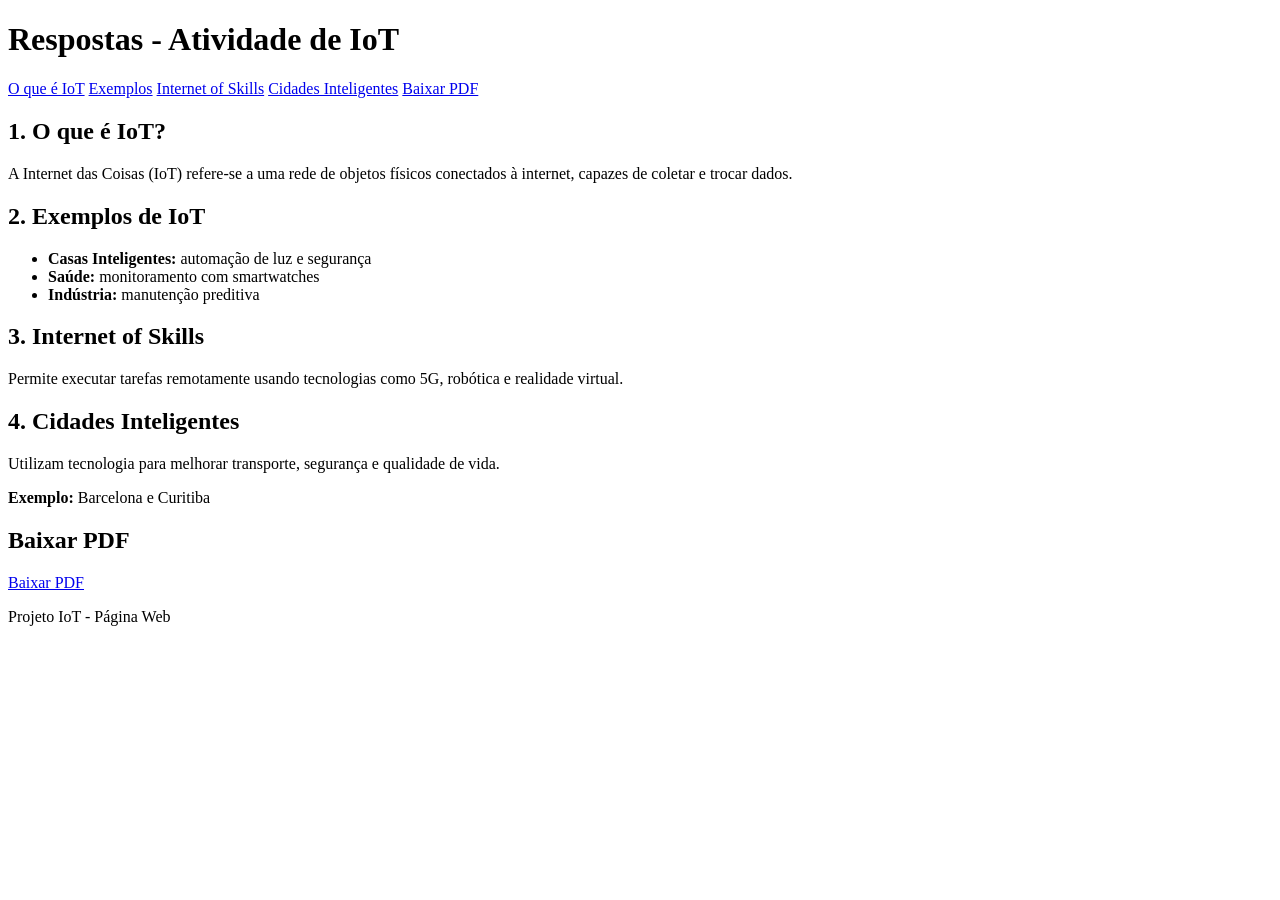
==== Atividade-IoT/index.html @ abc000df "Update index.html" ====
<!DOCTYPE html>
<html lang="pt-BR">
<head>
    <meta charset="UTF-8">
    <meta name="viewport" content="width=device-width, initial-scale=1.0">
    <title>Atividade de IoT</title>

    <!-- Link do CSS -->
    <link rel="stylesheet" href="style.css">
</head>
<body>

<header>
    <h1>Respostas - Atividade de IoT</h1>
</header>

<nav>
    <a href="#iot">O que é IoT</a>
    <a href="#exemplos">Exemplos</a>
    <a href="#ios">Internet of Skills</a>
    <a href="#cidades">Cidades Inteligentes</a>
    <a href="#download">Baixar PDF</a>
</nav>

<section id="iot">
    <h2>1. O que é IoT?</h2>
    <p>
        A Internet das Coisas (IoT) refere-se a uma rede de objetos físicos conectados à internet,
        capazes de coletar e trocar dados.
    </p>
</section>

<section id="exemplos">
    <h2>2. Exemplos de IoT</h2>
    <ul>
        <li><b>Casas Inteligentes:</b> automação de luz e segurança</li>
        <li><b>Saúde:</b> monitoramento com smartwatches</li>
        <li><b>Indústria:</b> manutenção preditiva</li>
    </ul>
</section>

<section id="ios">
    <h2>3. Internet of Skills</h2>
    <p>
        Permite executar tarefas remotamente usando tecnologias como 5G, robótica e realidade virtual.
    </p>
</section>

<section id="cidades">
    <h2>4. Cidades Inteligentes</h2>
    <p>
        Utilizam tecnologia para melhorar transporte, segurança e qualidade de vida.
    </p>
    <p><b>Exemplo:</b> Barcelona e Curitiba</p>
</section>

<section id="download">
    <h2>Baixar PDF</h2>
    <a class="btn" href="atividade-iot.pdf" download>Baixar PDF</a>
</section>

<footer>
    <p>Projeto IoT - Página Web</p>
</footer>

</body>
</html>
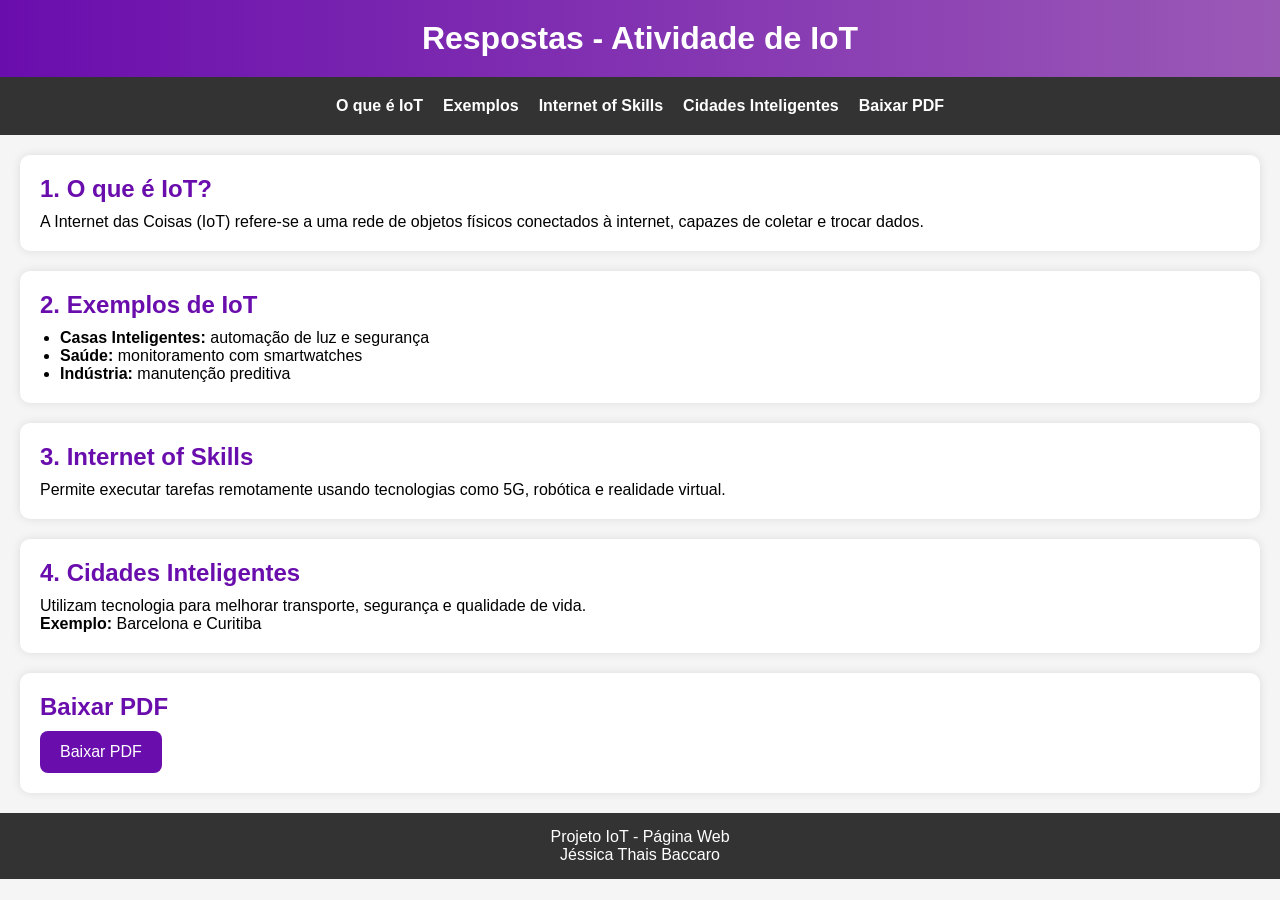
==== commit c6fcd87b: "Update index.html" ====
--- a/Atividade-IoT/index.html
+++ b/Atividade-IoT/index.html
@@ -61,6 +61,7 @@
 
 <footer>
     <p>Projeto IoT - Página Web</p>
+    <p>Jéssica Thais Baccaro</p>
 </footer>
 
 </body>
--- a/Atividade-IoT/style.css
+++ b/Atividade-IoT/style.css
@@ -0,0 +1,82 @@
+* {
+    margin: 0;
+    padding: 0;
+    box-sizing: border-box;
+}
+
+body {
+    font-family: Arial, sans-serif;
+    background: #f5f5f5;
+}
+
+/* Cabeçalho */
+header {
+    background: linear-gradient(90deg, #6a0dad, #9b59b6);
+    color: white;
+    padding: 20px;
+    text-align: center;
+}
+
+/* Menu */
+nav {
+    background: #333;
+    padding: 10px;
+    display: flex;
+    justify-content: center;
+    flex-wrap: wrap;
+}
+
+nav a {
+    color: white;
+    margin: 10px;
+    text-decoration: none;
+    font-weight: bold;
+    transition: 0.3s;
+}
+
+nav a:hover {
+    color: #9b59b6;
+}
+
+/* Seções */
+section {
+    background: white;
+    margin: 20px;
+    padding: 20px;
+    border-radius: 10px;
+    box-shadow: 0 0 10px rgba(0,0,0,0.1);
+}
+
+h2 {
+    color: #6a0dad;
+    margin-bottom: 10px;
+}
+
+/* Lista */
+ul {
+    margin-left: 20px;
+}
+
+/* Botão */
+.btn {
+    display: inline-block;
+    padding: 12px 20px;
+    background: #6a0dad;
+    color: white;
+    text-decoration: none;
+    border-radius: 8px;
+    transition: 0.3s;
+}
+
+.btn:hover {
+    background: #4b0082;
+}
+
+/* Rodapé */
+footer {
+    text-align: center;
+    padding: 15px;
+    background: #333;
+    color: white;
+    margin-top: 20px;
+}
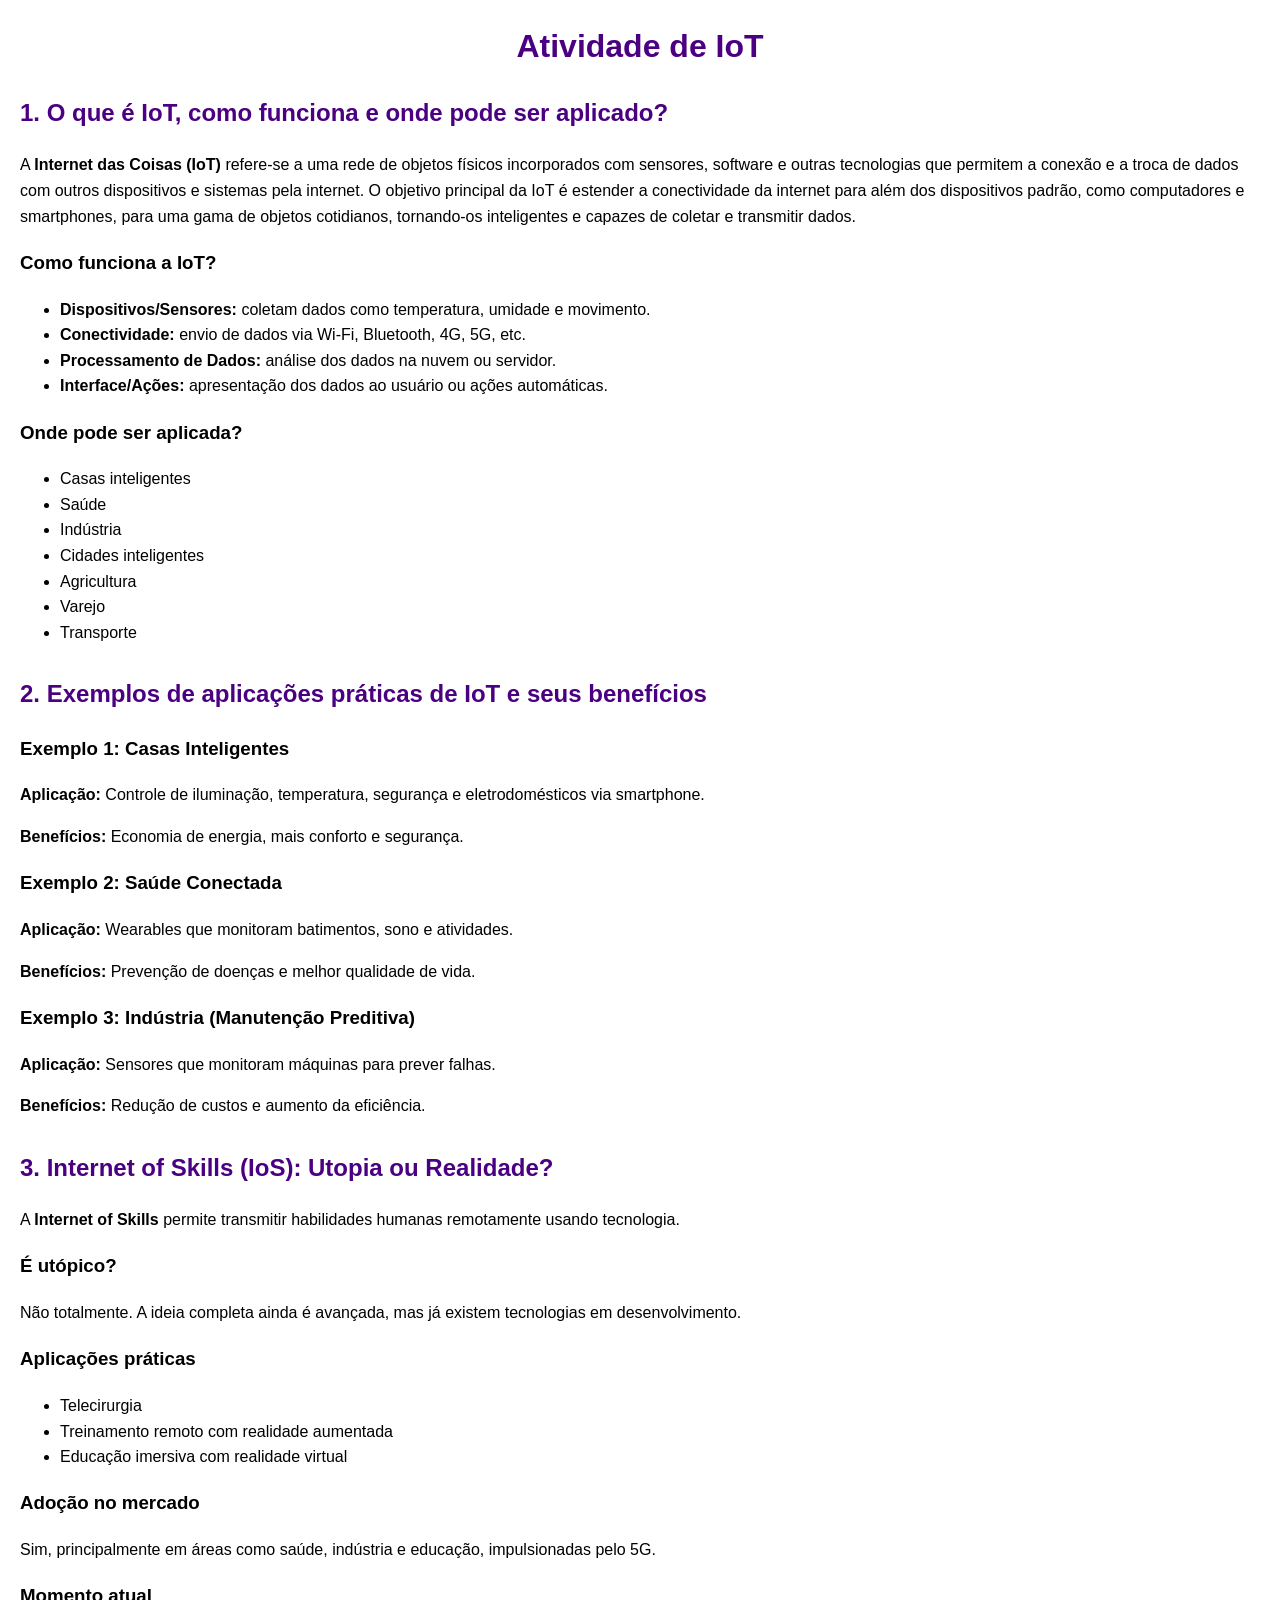
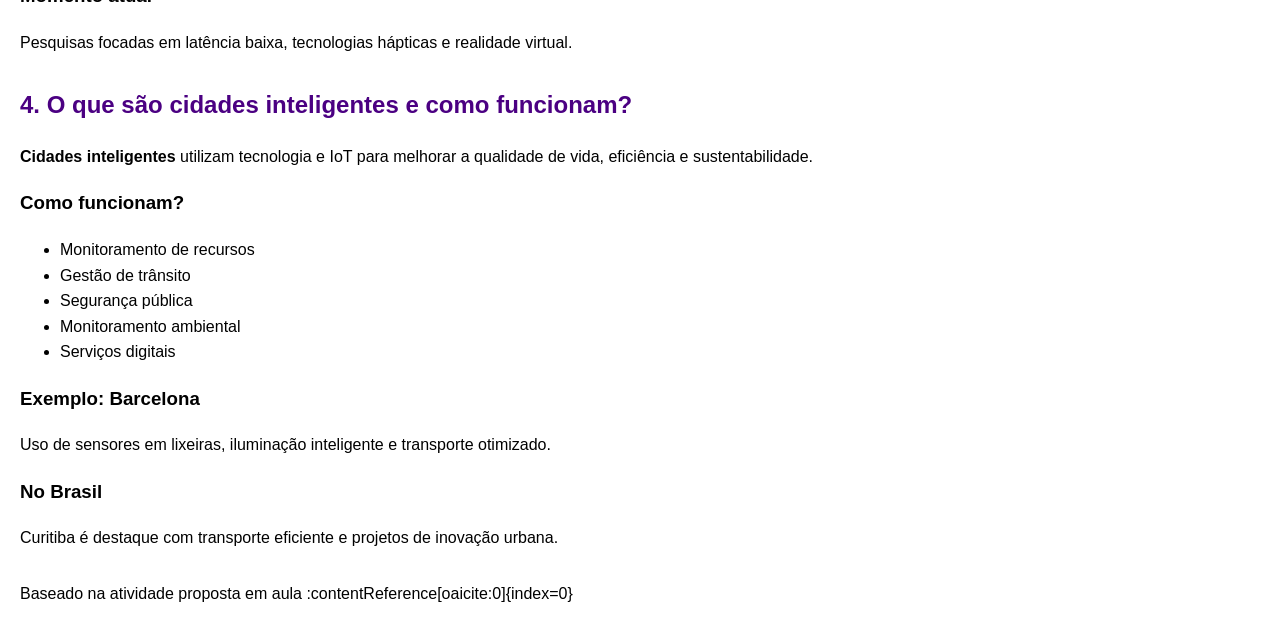
==== commit 7033498e: "Update index.html" ====
--- a/Atividade-IoT/index.html
+++ b/Atividade-IoT/index.html
@@ -2,66 +2,114 @@
 <html lang="pt-BR">
 <head>
     <meta charset="UTF-8">
-    <meta name="viewport" content="width=device-width, initial-scale=1.0">
-    <title>Atividade de IoT</title>
-
-    <!-- Link do CSS -->
-    <link rel="stylesheet" href="style.css">
+    <title>Atividade IoT</title>
+    <style>
+        body {
+            font-family: Arial, sans-serif;
+            margin: 20px;
+            line-height: 1.6;
+        }
+        h1, h2 {
+            color: #4B0082;
+        }
+        h1 {
+            text-align: center;
+        }
+        section {
+            margin-bottom: 30px;
+        }
+    </style>
 </head>
 <body>
 
-<header>
-    <h1>Respostas - Atividade de IoT</h1>
-</header>
+<h1>Atividade de IoT</h1>
 
-<nav>
-    <a href="#iot">O que é IoT</a>
-    <a href="#exemplos">Exemplos</a>
-    <a href="#ios">Internet of Skills</a>
-    <a href="#cidades">Cidades Inteligentes</a>
-    <a href="#download">Baixar PDF</a>
-</nav>
+<section>
+    <h2>1. O que é IoT, como funciona e onde pode ser aplicado?</h2>
 
-<section id="iot">
-    <h2>1. O que é IoT?</h2>
-    <p>
-        A Internet das Coisas (IoT) refere-se a uma rede de objetos físicos conectados à internet,
-        capazes de coletar e trocar dados.
-    </p>
-</section>
+    <p>A <strong>Internet das Coisas (IoT)</strong> refere-se a uma rede de objetos físicos incorporados com sensores, software e outras tecnologias que permitem a conexão e a troca de dados com outros dispositivos e sistemas pela internet. O objetivo principal da IoT é estender a conectividade da internet para além dos dispositivos padrão, como computadores e smartphones, para uma gama de objetos cotidianos, tornando-os inteligentes e capazes de coletar e transmitir dados.</p>
 
-<section id="exemplos">
-    <h2>2. Exemplos de IoT</h2>
+    <h3>Como funciona a IoT?</h3>
     <ul>
-        <li><b>Casas Inteligentes:</b> automação de luz e segurança</li>
-        <li><b>Saúde:</b> monitoramento com smartwatches</li>
-        <li><b>Indústria:</b> manutenção preditiva</li>
+        <li><strong>Dispositivos/Sensores:</strong> coletam dados como temperatura, umidade e movimento.</li>
+        <li><strong>Conectividade:</strong> envio de dados via Wi-Fi, Bluetooth, 4G, 5G, etc.</li>
+        <li><strong>Processamento de Dados:</strong> análise dos dados na nuvem ou servidor.</li>
+        <li><strong>Interface/Ações:</strong> apresentação dos dados ao usuário ou ações automáticas.</li>
+    </ul>
+
+    <h3>Onde pode ser aplicada?</h3>
+    <ul>
+        <li>Casas inteligentes</li>
+        <li>Saúde</li>
+        <li>Indústria</li>
+        <li>Cidades inteligentes</li>
+        <li>Agricultura</li>
+        <li>Varejo</li>
+        <li>Transporte</li>
     </ul>
 </section>
 
-<section id="ios">
-    <h2>3. Internet of Skills</h2>
-    <p>
-        Permite executar tarefas remotamente usando tecnologias como 5G, robótica e realidade virtual.
-    </p>
+<section>
+    <h2>2. Exemplos de aplicações práticas de IoT e seus benefícios</h2>
+
+    <h3>Exemplo 1: Casas Inteligentes</h3>
+    <p><strong>Aplicação:</strong> Controle de iluminação, temperatura, segurança e eletrodomésticos via smartphone.</p>
+    <p><strong>Benefícios:</strong> Economia de energia, mais conforto e segurança.</p>
+
+    <h3>Exemplo 2: Saúde Conectada</h3>
+    <p><strong>Aplicação:</strong> Wearables que monitoram batimentos, sono e atividades.</p>
+    <p><strong>Benefícios:</strong> Prevenção de doenças e melhor qualidade de vida.</p>
+
+    <h3>Exemplo 3: Indústria (Manutenção Preditiva)</h3>
+    <p><strong>Aplicação:</strong> Sensores que monitoram máquinas para prever falhas.</p>
+    <p><strong>Benefícios:</strong> Redução de custos e aumento da eficiência.</p>
 </section>
 
-<section id="cidades">
-    <h2>4. Cidades Inteligentes</h2>
-    <p>
-        Utilizam tecnologia para melhorar transporte, segurança e qualidade de vida.
-    </p>
-    <p><b>Exemplo:</b> Barcelona e Curitiba</p>
+<section>
+    <h2>3. Internet of Skills (IoS): Utopia ou Realidade?</h2>
+
+    <p>A <strong>Internet of Skills</strong> permite transmitir habilidades humanas remotamente usando tecnologia.</p>
+
+    <h3>É utópico?</h3>
+    <p>Não totalmente. A ideia completa ainda é avançada, mas já existem tecnologias em desenvolvimento.</p>
+
+    <h3>Aplicações práticas</h3>
+    <ul>
+        <li>Telecirurgia</li>
+        <li>Treinamento remoto com realidade aumentada</li>
+        <li>Educação imersiva com realidade virtual</li>
+    </ul>
+
+    <h3>Adoção no mercado</h3>
+    <p>Sim, principalmente em áreas como saúde, indústria e educação, impulsionadas pelo 5G.</p>
+
+    <h3>Momento atual</h3>
+    <p>Pesquisas focadas em latência baixa, tecnologias hápticas e realidade virtual.</p>
 </section>
 
-<section id="download">
-    <h2>Baixar PDF</h2>
-    <a class="btn" href="atividade-iot.pdf" download>Baixar PDF</a>
+<section>
+    <h2>4. O que são cidades inteligentes e como funcionam?</h2>
+
+    <p><strong>Cidades inteligentes</strong> utilizam tecnologia e IoT para melhorar a qualidade de vida, eficiência e sustentabilidade.</p>
+
+    <h3>Como funcionam?</h3>
+    <ul>
+        <li>Monitoramento de recursos</li>
+        <li>Gestão de trânsito</li>
+        <li>Segurança pública</li>
+        <li>Monitoramento ambiental</li>
+        <li>Serviços digitais</li>
+    </ul>
+
+    <h3>Exemplo: Barcelona</h3>
+    <p>Uso de sensores em lixeiras, iluminação inteligente e transporte otimizado.</p>
+
+    <h3>No Brasil</h3>
+    <p>Curitiba é destaque com transporte eficiente e projetos de inovação urbana.</p>
 </section>
 
 <footer>
-    <p>Projeto IoT - Página Web</p>
-    <p>Jéssica Thais Baccaro</p>
+    <p>Baseado na atividade proposta em aula :contentReference[oaicite:0]{index=0}</p>
 </footer>
 
 </body>
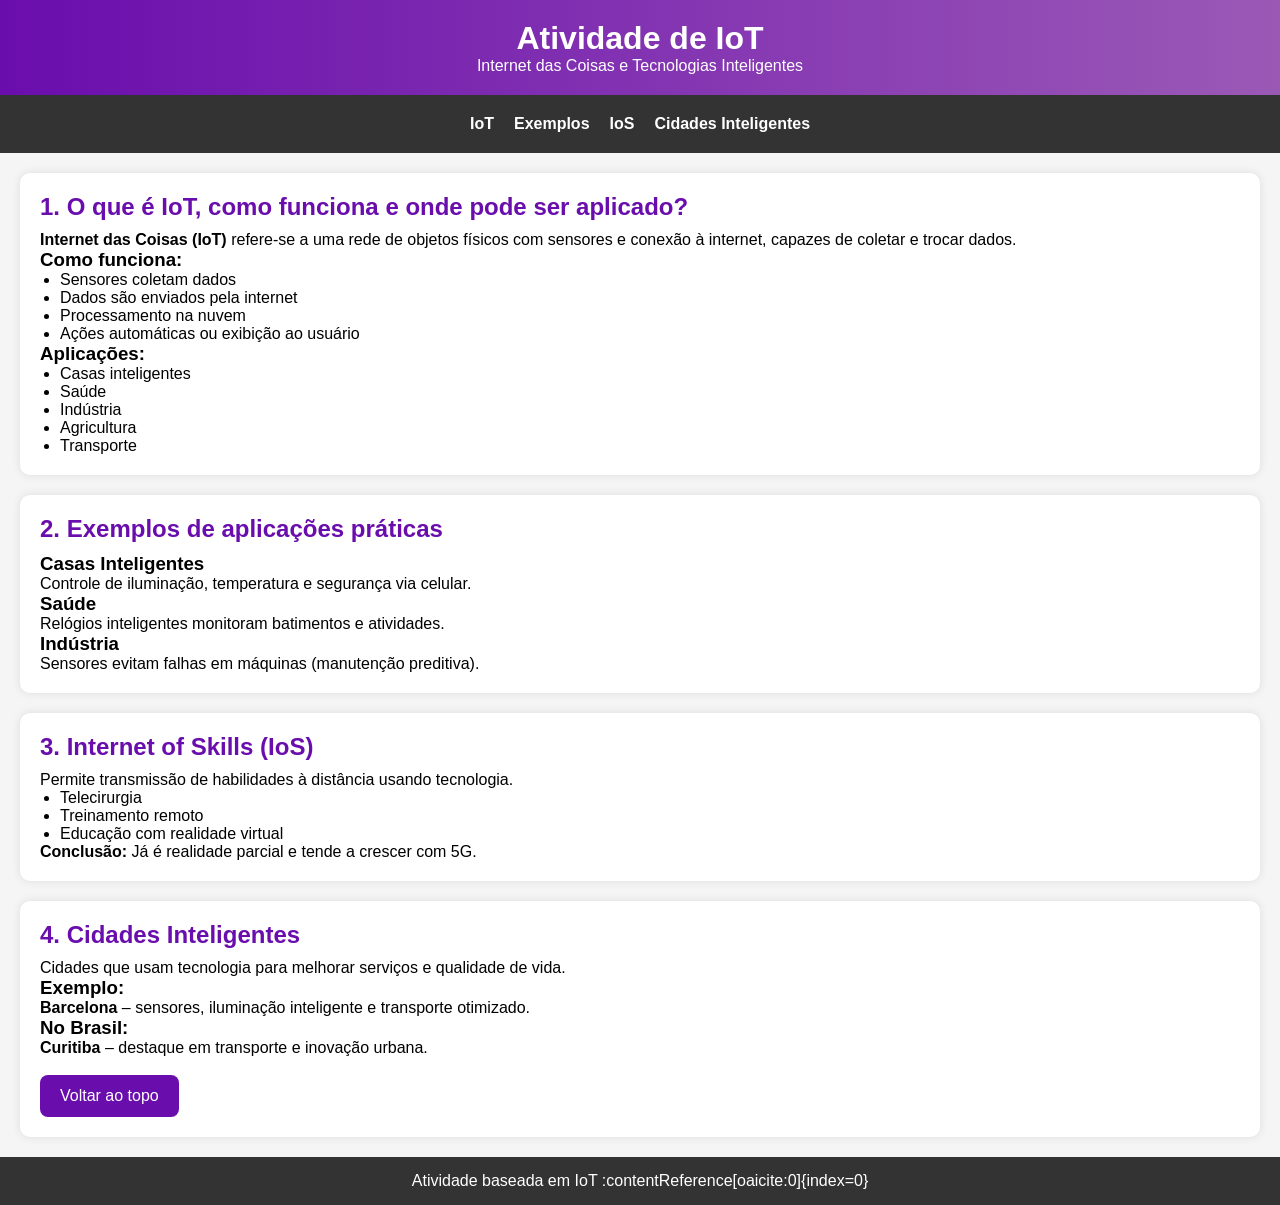
==== commit e4601dba: "Update index.html" ====
--- a/Atividade-IoT/index.html
+++ b/Atividade-IoT/index.html
@@ -3,113 +3,168 @@
 <head>
     <meta charset="UTF-8">
     <title>Atividade IoT</title>
+
     <style>
+        * {
+            margin: 0;
+            padding: 0;
+            box-sizing: border-box;
+        }
+
         body {
             font-family: Arial, sans-serif;
-            margin: 20px;
-            line-height: 1.6;
+            background: #f5f5f5;
         }
-        h1, h2 {
-            color: #4B0082;
-        }
-        h1 {
+
+        header {
+            background: linear-gradient(90deg, #6a0dad, #9b59b6);
+            color: white;
+            padding: 20px;
             text-align: center;
         }
+
+        nav {
+            background: #333;
+            padding: 10px;
+            display: flex;
+            justify-content: center;
+            flex-wrap: wrap;
+        }
+
+        nav a {
+            color: white;
+            margin: 10px;
+            text-decoration: none;
+            font-weight: bold;
+            transition: 0.3s;
+        }
+
+        nav a:hover {
+            color: #9b59b6;
+        }
+
         section {
-            margin-bottom: 30px;
+            background: white;
+            margin: 20px;
+            padding: 20px;
+            border-radius: 10px;
+            box-shadow: 0 0 10px rgba(0,0,0,0.1);
+        }
+
+        h2 {
+            color: #6a0dad;
+            margin-bottom: 10px;
+        }
+
+        ul {
+            margin-left: 20px;
+        }
+
+        .btn {
+            display: inline-block;
+            padding: 12px 20px;
+            background: #6a0dad;
+            color: white;
+            text-decoration: none;
+            border-radius: 8px;
+            transition: 0.3s;
+        }
+
+        .btn:hover {
+            background: #4b0082;
+        }
+
+        footer {
+            text-align: center;
+            padding: 15px;
+            background: #333;
+            color: white;
+            margin-top: 20px;
         }
     </style>
 </head>
+
 <body>
 
-<h1>Atividade de IoT</h1>
+<header>
+    <h1>Atividade de IoT</h1>
+    <p>Internet das Coisas e Tecnologias Inteligentes</p>
+</header>
 
-<section>
+<nav>
+    <a href="#q1">IoT</a>
+    <a href="#q2">Exemplos</a>
+    <a href="#q3">IoS</a>
+    <a href="#q4">Cidades Inteligentes</a>
+</nav>
+
+<section id="q1">
     <h2>1. O que é IoT, como funciona e onde pode ser aplicado?</h2>
 
-    <p>A <strong>Internet das Coisas (IoT)</strong> refere-se a uma rede de objetos físicos incorporados com sensores, software e outras tecnologias que permitem a conexão e a troca de dados com outros dispositivos e sistemas pela internet. O objetivo principal da IoT é estender a conectividade da internet para além dos dispositivos padrão, como computadores e smartphones, para uma gama de objetos cotidianos, tornando-os inteligentes e capazes de coletar e transmitir dados.</p>
+    <p><strong>Internet das Coisas (IoT)</strong> refere-se a uma rede de objetos físicos com sensores e conexão à internet, capazes de coletar e trocar dados.</p>
 
-    <h3>Como funciona a IoT?</h3>
+    <h3>Como funciona:</h3>
     <ul>
-        <li><strong>Dispositivos/Sensores:</strong> coletam dados como temperatura, umidade e movimento.</li>
-        <li><strong>Conectividade:</strong> envio de dados via Wi-Fi, Bluetooth, 4G, 5G, etc.</li>
-        <li><strong>Processamento de Dados:</strong> análise dos dados na nuvem ou servidor.</li>
-        <li><strong>Interface/Ações:</strong> apresentação dos dados ao usuário ou ações automáticas.</li>
+        <li>Sensores coletam dados</li>
+        <li>Dados são enviados pela internet</li>
+        <li>Processamento na nuvem</li>
+        <li>Ações automáticas ou exibição ao usuário</li>
     </ul>
 
-    <h3>Onde pode ser aplicada?</h3>
+    <h3>Aplicações:</h3>
     <ul>
         <li>Casas inteligentes</li>
         <li>Saúde</li>
         <li>Indústria</li>
-        <li>Cidades inteligentes</li>
         <li>Agricultura</li>
-        <li>Varejo</li>
         <li>Transporte</li>
     </ul>
 </section>
 
-<section>
-    <h2>2. Exemplos de aplicações práticas de IoT e seus benefícios</h2>
+<section id="q2">
+    <h2>2. Exemplos de aplicações práticas</h2>
 
-    <h3>Exemplo 1: Casas Inteligentes</h3>
-    <p><strong>Aplicação:</strong> Controle de iluminação, temperatura, segurança e eletrodomésticos via smartphone.</p>
-    <p><strong>Benefícios:</strong> Economia de energia, mais conforto e segurança.</p>
+    <h3>Casas Inteligentes</h3>
+    <p>Controle de iluminação, temperatura e segurança via celular.</p>
 
-    <h3>Exemplo 2: Saúde Conectada</h3>
-    <p><strong>Aplicação:</strong> Wearables que monitoram batimentos, sono e atividades.</p>
-    <p><strong>Benefícios:</strong> Prevenção de doenças e melhor qualidade de vida.</p>
+    <h3>Saúde</h3>
+    <p>Relógios inteligentes monitoram batimentos e atividades.</p>
 
-    <h3>Exemplo 3: Indústria (Manutenção Preditiva)</h3>
-    <p><strong>Aplicação:</strong> Sensores que monitoram máquinas para prever falhas.</p>
-    <p><strong>Benefícios:</strong> Redução de custos e aumento da eficiência.</p>
+    <h3>Indústria</h3>
+    <p>Sensores evitam falhas em máquinas (manutenção preditiva).</p>
 </section>
 
-<section>
-    <h2>3. Internet of Skills (IoS): Utopia ou Realidade?</h2>
+<section id="q3">
+    <h2>3. Internet of Skills (IoS)</h2>
 
-    <p>A <strong>Internet of Skills</strong> permite transmitir habilidades humanas remotamente usando tecnologia.</p>
+    <p>Permite transmissão de habilidades à distância usando tecnologia.</p>
 
-    <h3>É utópico?</h3>
-    <p>Não totalmente. A ideia completa ainda é avançada, mas já existem tecnologias em desenvolvimento.</p>
-
-    <h3>Aplicações práticas</h3>
     <ul>
         <li>Telecirurgia</li>
-        <li>Treinamento remoto com realidade aumentada</li>
-        <li>Educação imersiva com realidade virtual</li>
+        <li>Treinamento remoto</li>
+        <li>Educação com realidade virtual</li>
     </ul>
 
-    <h3>Adoção no mercado</h3>
-    <p>Sim, principalmente em áreas como saúde, indústria e educação, impulsionadas pelo 5G.</p>
-
-    <h3>Momento atual</h3>
-    <p>Pesquisas focadas em latência baixa, tecnologias hápticas e realidade virtual.</p>
+    <p><strong>Conclusão:</strong> Já é realidade parcial e tende a crescer com 5G.</p>
 </section>
 
-<section>
-    <h2>4. O que são cidades inteligentes e como funcionam?</h2>
+<section id="q4">
+    <h2>4. Cidades Inteligentes</h2>
 
-    <p><strong>Cidades inteligentes</strong> utilizam tecnologia e IoT para melhorar a qualidade de vida, eficiência e sustentabilidade.</p>
+    <p>Cidades que usam tecnologia para melhorar serviços e qualidade de vida.</p>
 
-    <h3>Como funcionam?</h3>
-    <ul>
-        <li>Monitoramento de recursos</li>
-        <li>Gestão de trânsito</li>
-        <li>Segurança pública</li>
-        <li>Monitoramento ambiental</li>
-        <li>Serviços digitais</li>
-    </ul>
+    <h3>Exemplo:</h3>
+    <p><strong>Barcelona</strong> – sensores, iluminação inteligente e transporte otimizado.</p>
 
-    <h3>Exemplo: Barcelona</h3>
-    <p>Uso de sensores em lixeiras, iluminação inteligente e transporte otimizado.</p>
+    <h3>No Brasil:</h3>
+    <p><strong>Curitiba</strong> – destaque em transporte e inovação urbana.</p>
 
-    <h3>No Brasil</h3>
-    <p>Curitiba é destaque com transporte eficiente e projetos de inovação urbana.</p>
+    <br>
+    <a href="#top" class="btn">Voltar ao topo</a>
 </section>
 
 <footer>
-    <p>Baseado na atividade proposta em aula :contentReference[oaicite:0]{index=0}</p>
+    <p>Atividade baseada em IoT :contentReference[oaicite:0]{index=0}</p>
 </footer>
 
 </body>
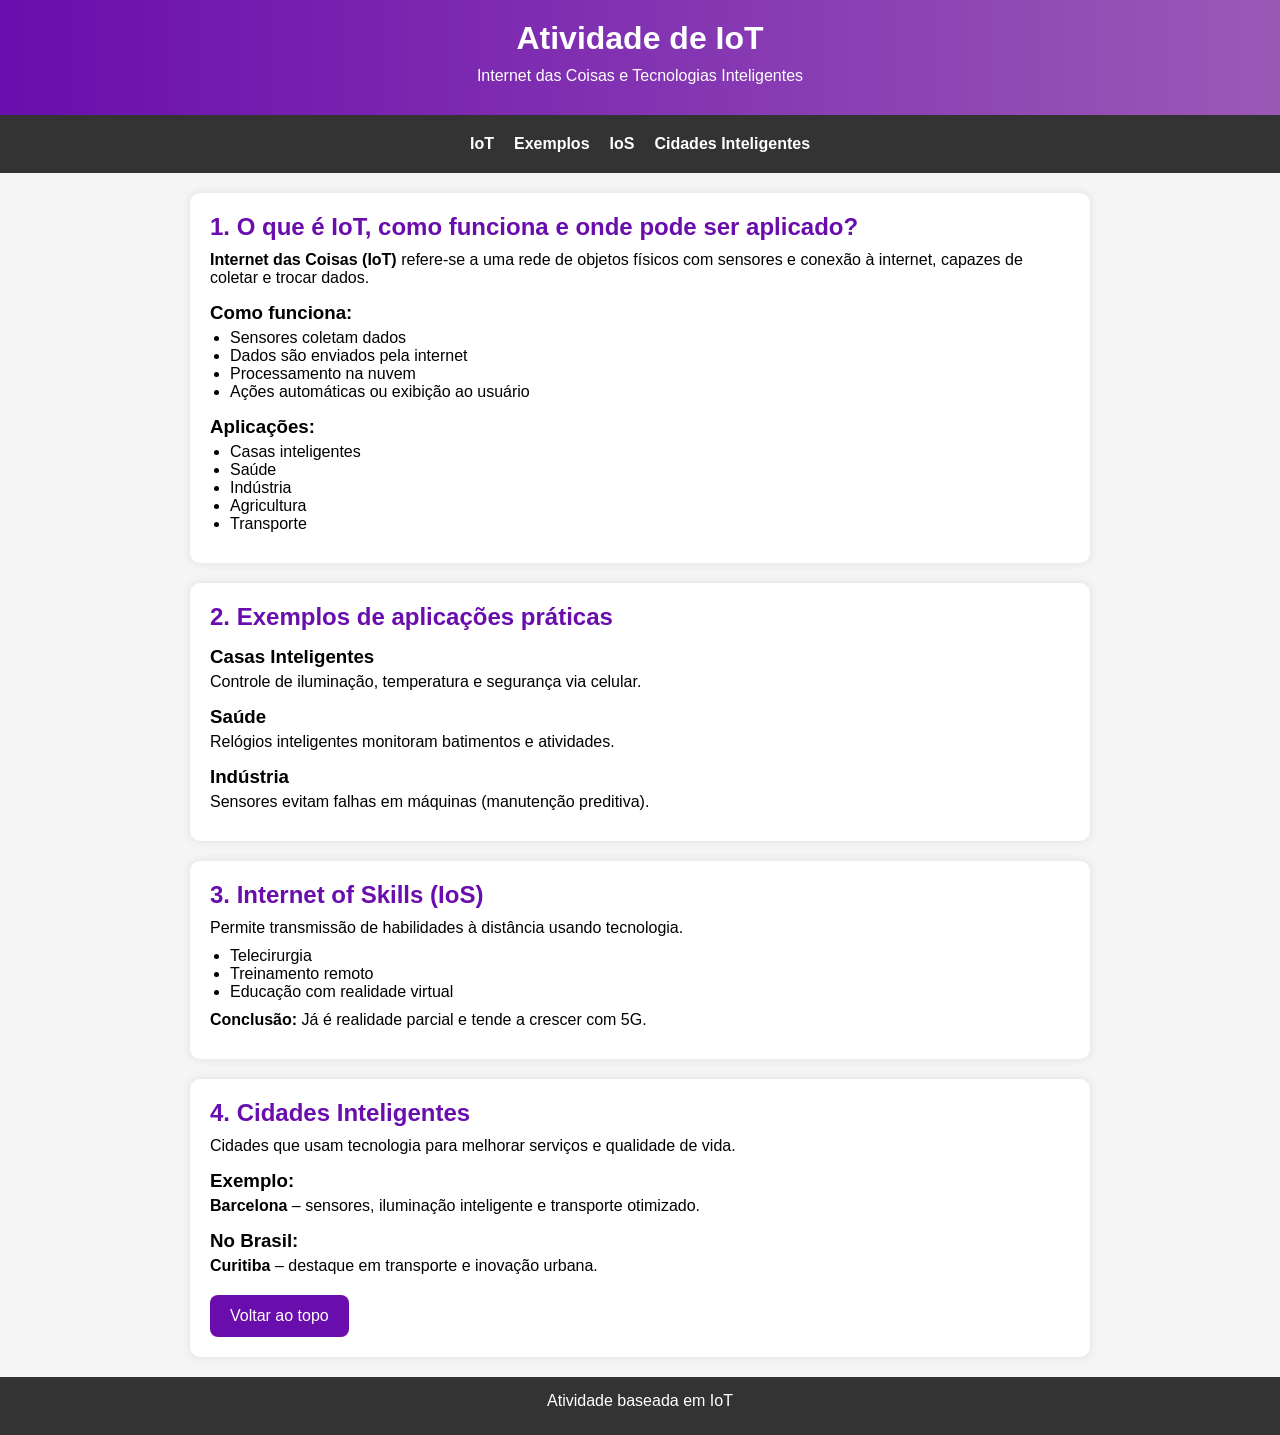
==== commit 0c0199e6: "Update index.html" ====
--- a/Atividade-IoT/index.html
+++ b/Atividade-IoT/index.html
@@ -14,6 +14,7 @@
         body {
             font-family: Arial, sans-serif;
             background: #f5f5f5;
+            scroll-behavior: smooth;
         }
 
         header {
@@ -45,10 +46,15 @@
 
         section {
             background: white;
-            margin: 20px;
+            margin: 20px auto;
             padding: 20px;
             border-radius: 10px;
             box-shadow: 0 0 10px rgba(0,0,0,0.1);
+            max-width: 900px;
+        }
+
+        h1 {
+            margin-bottom: 10px;
         }
 
         h2 {
@@ -56,8 +62,18 @@
             margin-bottom: 10px;
         }
 
+        h3 {
+            margin-top: 15px;
+            margin-bottom: 5px;
+        }
+
+        p {
+            margin-bottom: 10px;
+        }
+
         ul {
             margin-left: 20px;
+            margin-bottom: 10px;
         }
 
         .btn {
@@ -68,6 +84,7 @@
             text-decoration: none;
             border-radius: 8px;
             transition: 0.3s;
+            margin-top: 10px;
         }
 
         .btn:hover {
@@ -81,10 +98,22 @@
             color: white;
             margin-top: 20px;
         }
+
+        @media (max-width: 600px) {
+            nav {
+                flex-direction: column;
+                align-items: center;
+            }
+
+            section {
+                margin: 10px;
+                padding: 15px;
+            }
+        }
     </style>
 </head>
 
-<body>
+<body id="top">
 
 <header>
     <h1>Atividade de IoT</h1>
@@ -159,12 +188,11 @@
     <h3>No Brasil:</h3>
     <p><strong>Curitiba</strong> – destaque em transporte e inovação urbana.</p>
 
-    <br>
     <a href="#top" class="btn">Voltar ao topo</a>
 </section>
 
 <footer>
-    <p>Atividade baseada em IoT :contentReference[oaicite:0]{index=0}</p>
+    <p>Atividade baseada em IoT</p>
 </footer>
 
 </body>
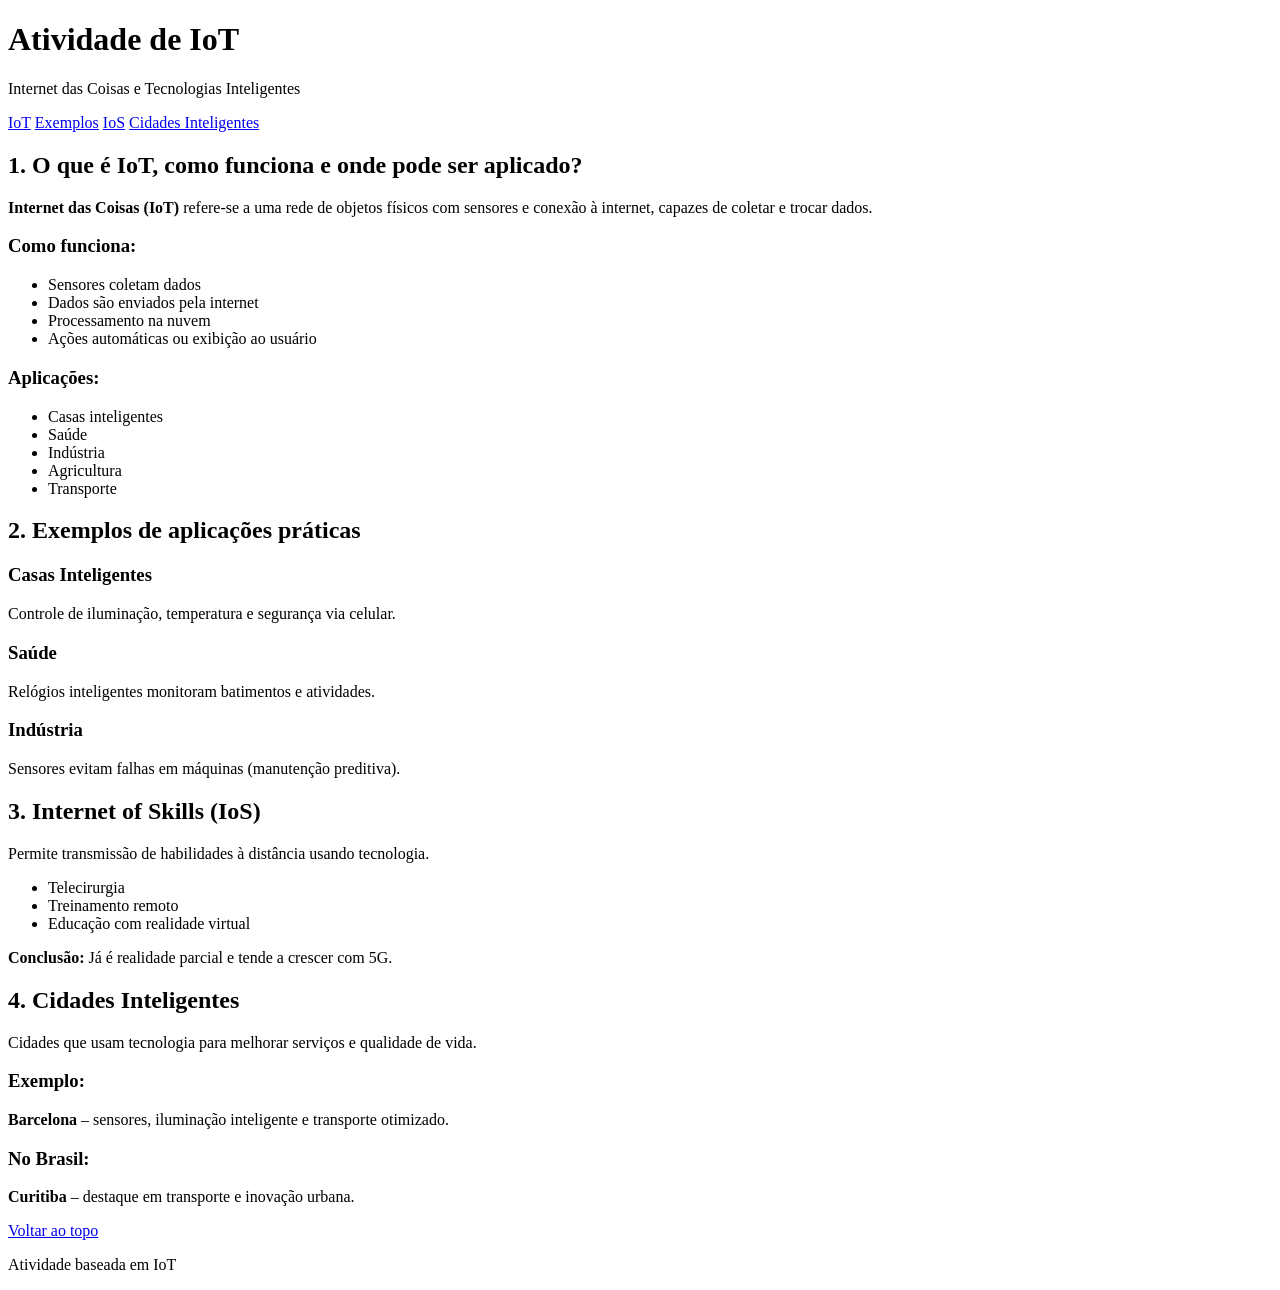
==== commit 2979dd4b: "Update index.html" ====
--- a/Atividade-IoT/index.html
+++ b/Atividade-IoT/index.html
@@ -3,114 +3,6 @@
 <head>
     <meta charset="UTF-8">
     <title>Atividade IoT</title>
-
-    <style>
-        * {
-            margin: 0;
-            padding: 0;
-            box-sizing: border-box;
-        }
-
-        body {
-            font-family: Arial, sans-serif;
-            background: #f5f5f5;
-            scroll-behavior: smooth;
-        }
-
-        header {
-            background: linear-gradient(90deg, #6a0dad, #9b59b6);
-            color: white;
-            padding: 20px;
-            text-align: center;
-        }
-
-        nav {
-            background: #333;
-            padding: 10px;
-            display: flex;
-            justify-content: center;
-            flex-wrap: wrap;
-        }
-
-        nav a {
-            color: white;
-            margin: 10px;
-            text-decoration: none;
-            font-weight: bold;
-            transition: 0.3s;
-        }
-
-        nav a:hover {
-            color: #9b59b6;
-        }
-
-        section {
-            background: white;
-            margin: 20px auto;
-            padding: 20px;
-            border-radius: 10px;
-            box-shadow: 0 0 10px rgba(0,0,0,0.1);
-            max-width: 900px;
-        }
-
-        h1 {
-            margin-bottom: 10px;
-        }
-
-        h2 {
-            color: #6a0dad;
-            margin-bottom: 10px;
-        }
-
-        h3 {
-            margin-top: 15px;
-            margin-bottom: 5px;
-        }
-
-        p {
-            margin-bottom: 10px;
-        }
-
-        ul {
-            margin-left: 20px;
-            margin-bottom: 10px;
-        }
-
-        .btn {
-            display: inline-block;
-            padding: 12px 20px;
-            background: #6a0dad;
-            color: white;
-            text-decoration: none;
-            border-radius: 8px;
-            transition: 0.3s;
-            margin-top: 10px;
-        }
-
-        .btn:hover {
-            background: #4b0082;
-        }
-
-        footer {
-            text-align: center;
-            padding: 15px;
-            background: #333;
-            color: white;
-            margin-top: 20px;
-        }
-
-        @media (max-width: 600px) {
-            nav {
-                flex-direction: column;
-                align-items: center;
-            }
-
-            section {
-                margin: 10px;
-                padding: 15px;
-            }
-        }
-    </style>
 </head>
 
 <body id="top">
@@ -188,7 +80,7 @@
     <h3>No Brasil:</h3>
     <p><strong>Curitiba</strong> – destaque em transporte e inovação urbana.</p>
 
-    <a href="#top" class="btn">Voltar ao topo</a>
+    <a href="#top">Voltar ao topo</a>
 </section>
 
 <footer>
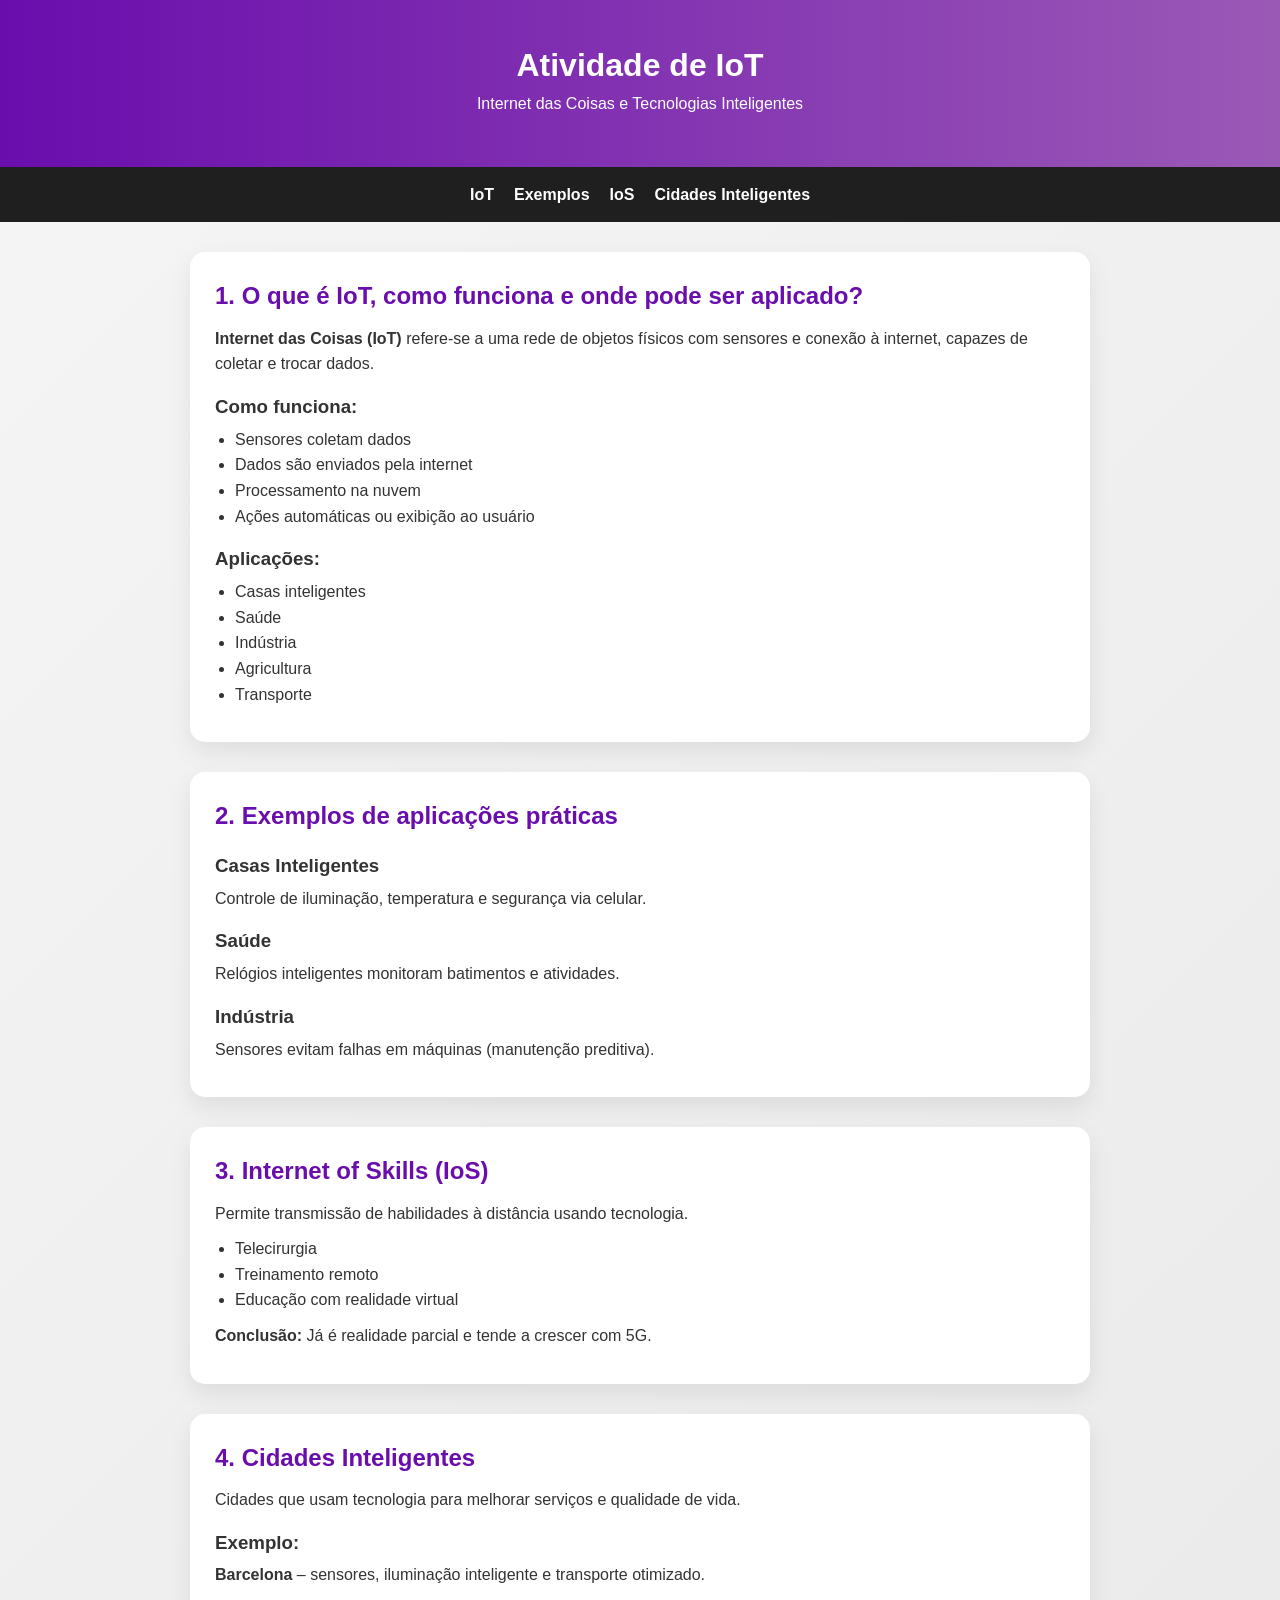
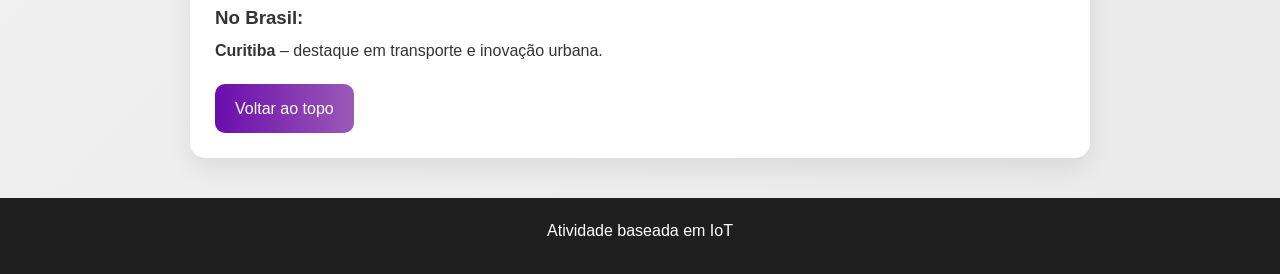
==== commit 43596176: "Update index.html" ====
--- a/Atividade-IoT/index.html
+++ b/Atividade-IoT/index.html
@@ -3,6 +3,125 @@
 <head>
     <meta charset="UTF-8">
     <title>Atividade IoT</title>
+
+    <style>
+        * {
+            margin: 0;
+            padding: 0;
+            box-sizing: border-box;
+        }
+
+        body {
+            font-family: 'Segoe UI', 'Roboto', Arial, sans-serif;
+            background: linear-gradient(135deg, #f5f5f5, #eaeaea);
+            scroll-behavior: smooth;
+            color: #333;
+            line-height: 1.6;
+        }
+
+        header {
+            background: linear-gradient(90deg, #6a0dad, #9b59b6);
+            color: white;
+            padding: 40px 20px;
+            text-align: center;
+            box-shadow: 0 5px 20px rgba(0,0,0,0.2);
+        }
+
+        nav {
+            background: #1f1f1f;
+            padding: 15px;
+            display: flex;
+            justify-content: center;
+            gap: 20px;
+            position: sticky;
+            top: 0;
+            z-index: 1000;
+        }
+
+        nav a {
+            color: white;
+            text-decoration: none;
+            font-weight: 600;
+            transition: 0.3s;
+        }
+
+        nav a:hover {
+            color: #9b59b6;
+        }
+
+        section {
+            background: white;
+            margin: 30px auto;
+            padding: 25px;
+            border-radius: 15px;
+            box-shadow: 0 10px 25px rgba(0,0,0,0.08);
+            max-width: 900px;
+            transition: transform 0.3s ease;
+        }
+
+        section:hover {
+            transform: translateY(-5px);
+        }
+
+        h2 {
+            color: #6a0dad;
+            margin-bottom: 10px;
+        }
+
+        h3 {
+            margin-top: 15px;
+            margin-bottom: 5px;
+        }
+
+        p {
+            margin-bottom: 10px;
+        }
+
+        ul {
+            margin-left: 20px;
+            margin-bottom: 10px;
+        }
+
+        .btn {
+            display: inline-block;
+            padding: 12px 20px;
+            background: linear-gradient(90deg, #6a0dad, #9b59b6);
+            color: white;
+            text-decoration: none;
+            border-radius: 10px;
+            transition: 0.3s;
+            margin-top: 10px;
+        }
+
+        .btn:hover {
+            opacity: 0.85;
+            transform: scale(1.05);
+        }
+
+        footer {
+            text-align: center;
+            padding: 20px;
+            background: #1f1f1f;
+            color: white;
+            margin-top: 40px;
+        }
+
+        @media (max-width: 600px) {
+            nav {
+                flex-direction: column;
+                align-items: center;
+            }
+
+            section {
+                margin: 15px;
+                padding: 20px;
+            }
+
+            header h1 {
+                font-size: 24px;
+            }
+        }
+    </style>
 </head>
 
 <body id="top">
@@ -80,7 +199,7 @@
     <h3>No Brasil:</h3>
     <p><strong>Curitiba</strong> – destaque em transporte e inovação urbana.</p>
 
-    <a href="#top">Voltar ao topo</a>
+    <a href="#top" class="btn">Voltar ao topo</a>
 </section>
 
 <footer>
